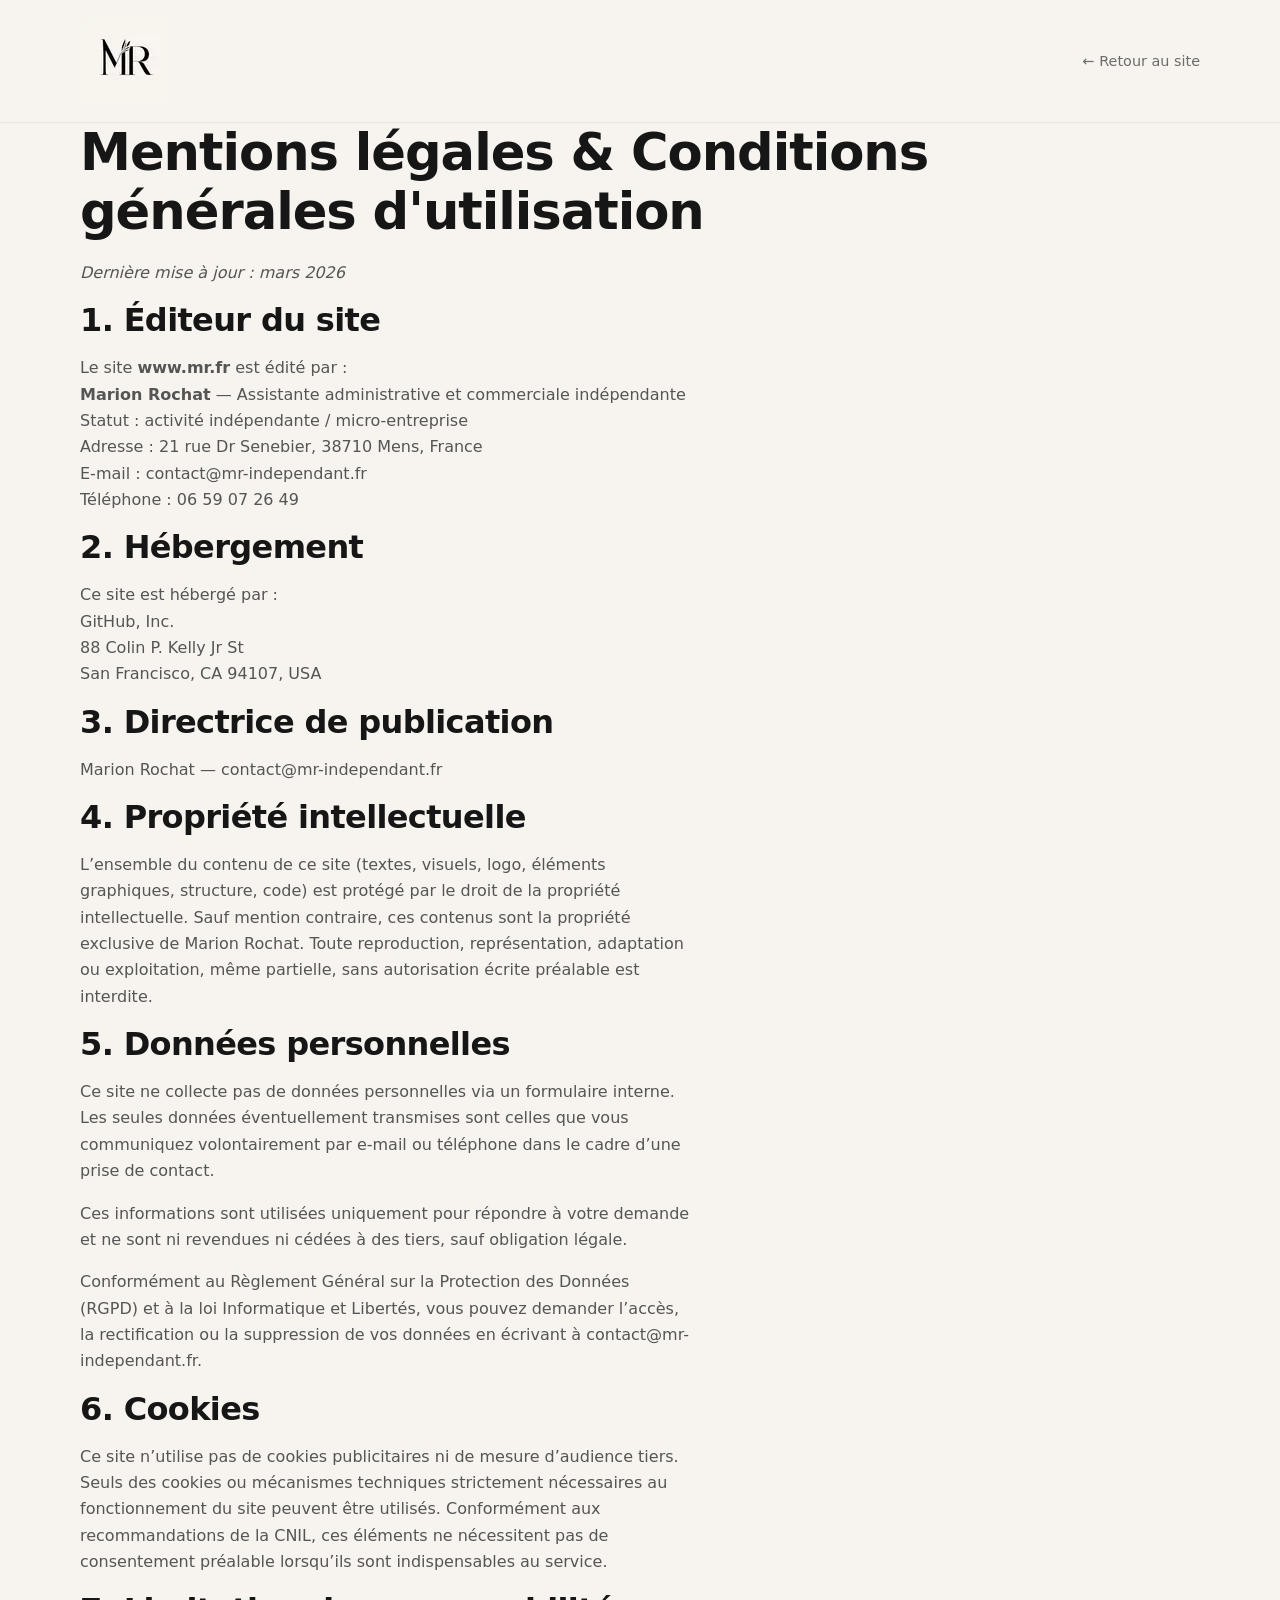
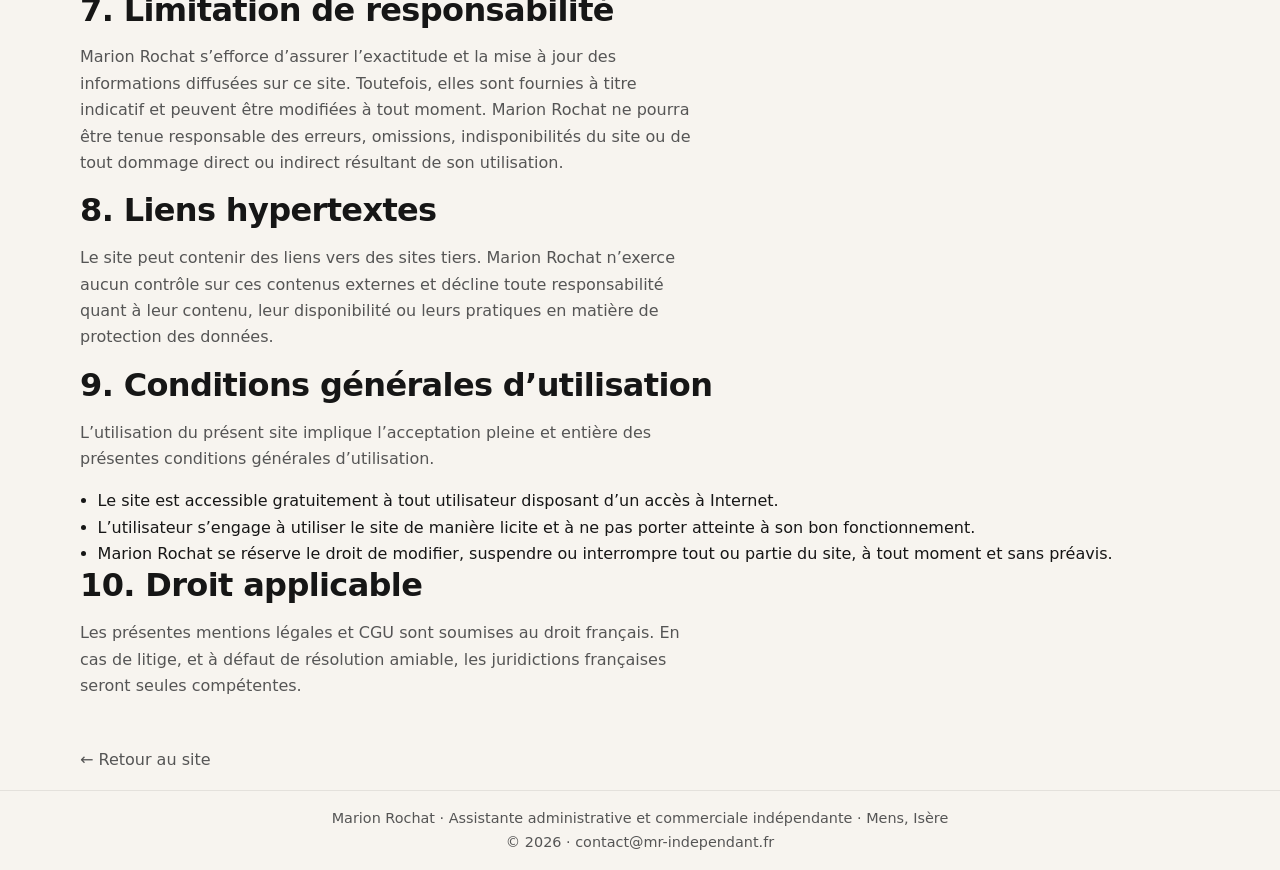
==== cgu.html @ a08ca360 "add cgu et mentions legales" ====
<!DOCTYPE html>
<html lang="fr-FR">
<head>
  <meta charset="UTF-8">
  <meta name="viewport" content="width=device-width, initial-scale=1">
  <title>Mentions légales &amp; CGU — Marion Rochat</title>
  <meta name="description" content="Mentions légales et conditions générales d'utilisation du site de Marion Rochat, assistante administrative et commerciale indépendante à Mens (Isère).">
  <meta name="robots" content="index, follow">
  <link rel="canonical" href="https://www.mr.fr/cgu.html">
  <meta name="theme-color" content="#ffffff">
  <link rel="apple-touch-icon" sizes="180x180" href="img/apple-touch-icon.png">
  <link rel="icon" type="image/png" sizes="32x32" href="img/favicon-32x32.png">
  <link rel="icon" type="image/png" sizes="16x16" href="img/favicon-16x16.png">
  <link rel="stylesheet" href="style.css">
</head>
<body>
  <a class="skip-link" href="#contenu">Aller au contenu principal</a>

  <header class="site-header" role="banner">
    <div class="container header-inner">
      <a class="brand" href="/" aria-label="Marion Rochat — Accueil">
        <img src="img/logo-bg.webp" alt="Logo Assistante administrative indépendante Marion Rochat – accompagnement administratif et commercial" width="90" height="90" class="brand-logo">
      </a>
      <nav aria-label="Navigation principale">
        <a href="/" style="font-size:.9rem;font-weight:500;color:#6b6b6b;">← Retour au site</a>
      </nav>
    </div>
  </header>

  <main id="contenu">
    <div class="container page-cgu">
      <article class="legal-card">
        <h1>Mentions légales &amp; Conditions générales d'utilisation</h1>
        <p><em>Dernière mise à jour : mars 2026</em></p>

        <h2>1. Éditeur du site</h2>
        <p>
          Le site <strong>www.mr.fr</strong> est édité par :<br>
          <strong>Marion Rochat</strong> — Assistante administrative et commerciale indépendante<br>
          Statut : activité indépendante / micro-entreprise<br>
          Adresse : 21 rue Dr Senebier, 38710 Mens, France<br>
          E-mail : <a href="mailto:contact@mr-independant.fr">contact@mr-independant.fr</a><br>
          Téléphone : <a href="tel:+33659072649">06 59 07 26 49</a>
        </p>

        <h2>2. Hébergement</h2>
        <p>
          Ce site est hébergé par :<br>
          GitHub, Inc.<br>
          88 Colin P. Kelly Jr St<br>
          San Francisco, CA 94107, USA
        </p>

        <h2>3. Directrice de publication</h2>
        <p>
          Marion Rochat — <a href="mailto:contact@mr-independant.fr">contact@mr-independant.fr</a>
        </p>

        <h2>4. Propriété intellectuelle</h2>
        <p>
          L’ensemble du contenu de ce site (textes, visuels, logo, éléments graphiques, structure, code) est protégé par le droit de la propriété intellectuelle. Sauf mention contraire, ces contenus sont la propriété exclusive de Marion Rochat. Toute reproduction, représentation, adaptation ou exploitation, même partielle, sans autorisation écrite préalable est interdite.
        </p>

        <h2>5. Données personnelles</h2>
        <p>
          Ce site ne collecte pas de données personnelles via un formulaire interne. Les seules données éventuellement transmises sont celles que vous communiquez volontairement par e-mail ou téléphone dans le cadre d’une prise de contact.
        </p>
        <p>
          Ces informations sont utilisées uniquement pour répondre à votre demande et ne sont ni revendues ni cédées à des tiers, sauf obligation légale.
        </p>
        <p>
          Conformément au Règlement Général sur la Protection des Données (RGPD) et à la loi Informatique et Libertés, vous pouvez demander l’accès, la rectification ou la suppression de vos données en écrivant à <a href="mailto:contact@mr-independant.fr">contact@mr-independant.fr</a>.
        </p>

        <h2>6. Cookies</h2>
        <p>
          Ce site n’utilise pas de cookies publicitaires ni de mesure d’audience tiers. Seuls des cookies ou mécanismes techniques strictement nécessaires au fonctionnement du site peuvent être utilisés. Conformément aux recommandations de la CNIL, ces éléments ne nécessitent pas de consentement préalable lorsqu’ils sont indispensables au service.
        </p>

        <h2>7. Limitation de responsabilité</h2>
        <p>
          Marion Rochat s’efforce d’assurer l’exactitude et la mise à jour des informations diffusées sur ce site. Toutefois, elles sont fournies à titre indicatif et peuvent être modifiées à tout moment. Marion Rochat ne pourra être tenue responsable des erreurs, omissions, indisponibilités du site ou de tout dommage direct ou indirect résultant de son utilisation.
        </p>

        <h2>8. Liens hypertextes</h2>
        <p>
          Le site peut contenir des liens vers des sites tiers. Marion Rochat n’exerce aucun contrôle sur ces contenus externes et décline toute responsabilité quant à leur contenu, leur disponibilité ou leurs pratiques en matière de protection des données.
        </p>

        <h2>9. Conditions générales d’utilisation</h2>
        <p>
          L’utilisation du présent site implique l’acceptation pleine et entière des présentes conditions générales d’utilisation.
        </p>
        <ul>
          <li>Le site est accessible gratuitement à tout utilisateur disposant d’un accès à Internet.</li>
          <li>L’utilisateur s’engage à utiliser le site de manière licite et à ne pas porter atteinte à son bon fonctionnement.</li>
          <li>Marion Rochat se réserve le droit de modifier, suspendre ou interrompre tout ou partie du site, à tout moment et sans préavis.</li>
        </ul>

        <h2>10. Droit applicable</h2>
        <p>
          Les présentes mentions légales et CGU sont soumises au droit français. En cas de litige, et à défaut de résolution amiable, les juridictions françaises seront seules compétentes.
        </p>

        <p style="margin-top:3rem;">
          <a href="/" class="btn btn-ghost" style="display:inline-flex;">← Retour au site</a>
        </p>
      </article>
    </div>
  </main>

  <footer class="site-footer" role="contentinfo">
    <div class="container footer-inner">
      <p>Marion Rochat · Assistante administrative et commerciale indépendante · Mens, Isère</p>
      <p>© <span id="year"></span> · <a href="mailto:contact@mr-independant.fr">contact@mr-independant.fr</a></p>
    </div>
  </footer>

  <script>
    document.getElementById('year').textContent = new Date().getFullYear();
  </script>
</body>
</html>
---- style.css ----
:root{--color-bg:#f7f4ef;--color-surface:#fff;--color-surface-soft:#f2ede6;--color-text:#161616;--color-text-muted:#555;--color-border:#ddd4ca;--font-body:system-ui,-apple-system,BlinkMacSystemFont,"Segoe UI",sans-serif;--font-size-base:16px;--line-height-base:1.65;--container:1120px;--header-height:80px;--radius:18px;--transition-fast:160ms ease}*,*::before,*::after{box-sizing:border-box}html{scroll-behavior:smooth}body{margin:0;font-family:var(--font-body);font-size:var(--font-size-base);line-height:var(--line-height-base);color:var(--color-text);background:var(--color-bg)}img{max-width:100%;display:block}a{color:inherit;text-decoration:none}a:hover{opacity:.82}a:focus-visible,button:focus-visible{outline:2px solid var(--color-text);outline-offset:3px}ul{margin:0;padding-left:1.1rem}.skip-link{position:absolute;left:-9999px;top:0}.skip-link:focus{left:1rem;top:1rem;z-index:1000;background:var(--color-surface);padding:.75rem 1rem;border-radius:12px}.container{width:min(100% - 2rem,var(--container));margin-inline:auto}.site-header{position:sticky;top:0;z-index:20;background:rgba(247,244,239,0.92);backdrop-filter:blur(10px);border-bottom:1px solid rgba(22,22,22,0.06)}.header-inner{display:flex;justify-content:space-between;align-items:center;padding:1rem 0}.brand-logo{width:90px;height:auto}.site-nav{display:flex;gap:1.5rem}.site-nav a{font-size:.95rem;color:var(--color-text-muted)}.site-nav a:hover{color:var(--color-text);opacity:1}.hero{min-height:calc(100svh - var(--header-height));display:flex;align-items:center;padding:4rem 0}.hero-grid{display:grid;grid-template-columns:1.4fr 1fr;gap:2rem;align-items:center}.hero-card img{border-radius:var(--radius);padding:0;margin:0;width:100%;height:auto}h1,h2,h3{margin:0;line-height:1.15;letter-spacing:-.02em}h1{font-size:clamp(2.4rem,4vw,4rem);margin-bottom:1.2rem}h2{font-size:clamp(1.8rem,2.5vw,2.4rem);margin-bottom:1rem}h3{font-size:1.1rem;margin-bottom:.6rem}.eyebrow{font-size:.75rem;letter-spacing:.12em;text-transform:uppercase;color:var(--color-text-muted);margin:0 0 .8rem}p{color:var(--color-text-muted);max-width:60ch}.hero-copy p{max-width:62ch}.hero-actions{display:flex;flex-wrap:wrap;gap:.9rem;margin-top:1.6rem}.button{display:inline-flex;align-items:center;justify-content:center;padding:.7rem 1.2rem;border-radius:999px;border:1px solid var(--color-border);transition:background-color var(--transition-fast),color var(--transition-fast),border-color var(--transition-fast),transform var(--transition-fast)}.button:hover{opacity:1;transform:translateY(-1px)}.button-primary{background:var(--color-text);color:#fff}.button-secondary{background:transparent;color:var(--color-text)}.section{padding:10rem 0}.section:last-of-type{padding-bottom:2.5rem}.section-background{background-color:var(--color-surface)}.section-alt{border-top:1px solid rgba(22,22,22,0.06);border-bottom:1px solid rgba(22,22,22,0.06)}.section-heading{margin-bottom:2rem}.services-heading,.references-heading{max-width:820px}.services-grid{display:grid;grid-template-columns:repeat(2,minmax(0,1fr));gap:2.5rem 4rem;margin-top:3rem}.service-block{padding-top:1.1rem;border-top:1px solid var(--color-border)}.service-block ul{margin-top:.7rem}.service-block li{margin-bottom:.45rem;color:var(--color-text-muted)}.pricing-copy{display:flex;flex-direction:column;gap:1.25rem;padding-top:.5rem;border-left:2px solid var(--color-border);padding-left:1rem}.pricing-copy p{margin:0}.section-references{border-top:1px solid rgba(22,22,22,0.06)}.references-heading{max-width:720px}.references-carousel{margin-top:3rem}.references-carousel-head{display:flex;justify-content:flex-end;gap:.75rem;margin-bottom:1.25rem}.carousel-button{display:inline-flex;align-items:center;justify-content:center;width:2.75rem;height:2.75rem;border:1px solid var(--color-border);border-radius:999px;background:transparent;color:var(--color-text);font:inherit;cursor:pointer;transition:background-color var(--transition-fast),border-color var(--transition-fast),transform var(--transition-fast)}.carousel-button:hover{background:var(--color-surface);transform:translateY(-1px)}.references-track{display:grid;grid-auto-flow:column;grid-auto-columns:minmax(320px,1fr);gap:1.5rem;overflow-x:auto;overscroll-behavior-x:contain;scroll-snap-type:x mandatory;scrollbar-width:thin;padding-bottom:.25rem}.references-track::-webkit-scrollbar{height:8px}.references-track::-webkit-scrollbar-thumb{background:var(--color-border);border-radius:999px}.reference-card{scroll-snap-align:start;min-height:100%;padding:1.5rem 1.5rem 1.4rem;border:1px solid var(--color-border);border-radius:var(--radius);background:var(--color-surface)}.reference-card-top{display:flex;align-items:center;gap:1rem;margin-bottom:1.2rem}.reference-logo{flex:0 0 72px;width:72px;height:72px;object-fit:contain;border-radius:10px;background:#fff}.reference-card h3{margin-bottom:.2rem}.reference-meta{margin:0;font-size:.95rem;color:var(--color-text-muted)}.reference-quote{margin:0;padding:0;border:0;color:var(--color-text-muted);max-width:none}#contact{min-height:calc(100svh - 100px);display:flex;align-items:center}.contact-simple{margin-top:1.2rem;padding-top:1.2rem}.contact-simple p{margin:.45rem 0}.contact-simple a{text-decoration:underline;text-underline-offset:3px}.contact-simple a:hover{opacity:.7}.contact-cta{margin-top:1.2rem;padding-top:1.2rem}.site-footer{padding:1rem 0;border-top:1px solid rgba(0,0,0,0.08);text-align:center;font-size:.9rem;color:var(--color-text-muted)}.footer-inner{display:flex;flex-direction:column;align-items:center}.footer-inner p{margin:0;max-width:100%}.footer-credit{display:flex;justify-content:center;align-items:center;margin-top:.4rem;font-size:.85rem;color:var(--color-text-muted)}.footer-credit a{text-decoration:underline;text-underline-offset:3px;padding-left:3px}.footer-ecoindex{vertical-align:middle;height:20px;margin-left:5px}@media(max-width:900px){.container{width:min(100% - 2.5rem,var(--container));margin-inline:auto}.header-inner{display:flex;flex-direction:row;align-items:center;justify-content:space-between}.site-nav{display:flex;gap:1rem;flex-wrap:nowrap}.brand-logo{height:40px;width:auto}.hero-grid,.services-grid{grid-template-columns:1fr}.hero{padding-top:6rem}.hero-card{max-width:380px}.references-carousel-head{display:none}.references-track{grid-auto-columns:88%}.reference-card{padding:1.25rem}.reference-card-top{align-items:flex-start}}@media(max-width:640px){.site-nav{gap:.9rem;flex-wrap:wrap}.section{padding:6rem 0}.hero-actions{flex-direction:column;align-items:stretch}.button{width:100%}}@media(prefers-reduced-motion:reduce){html{scroll-behavior:auto}*,*::before,*::after{transition-duration:.01ms !important;animation-duration:.01ms !important;animation-iteration-count:1 !important}}
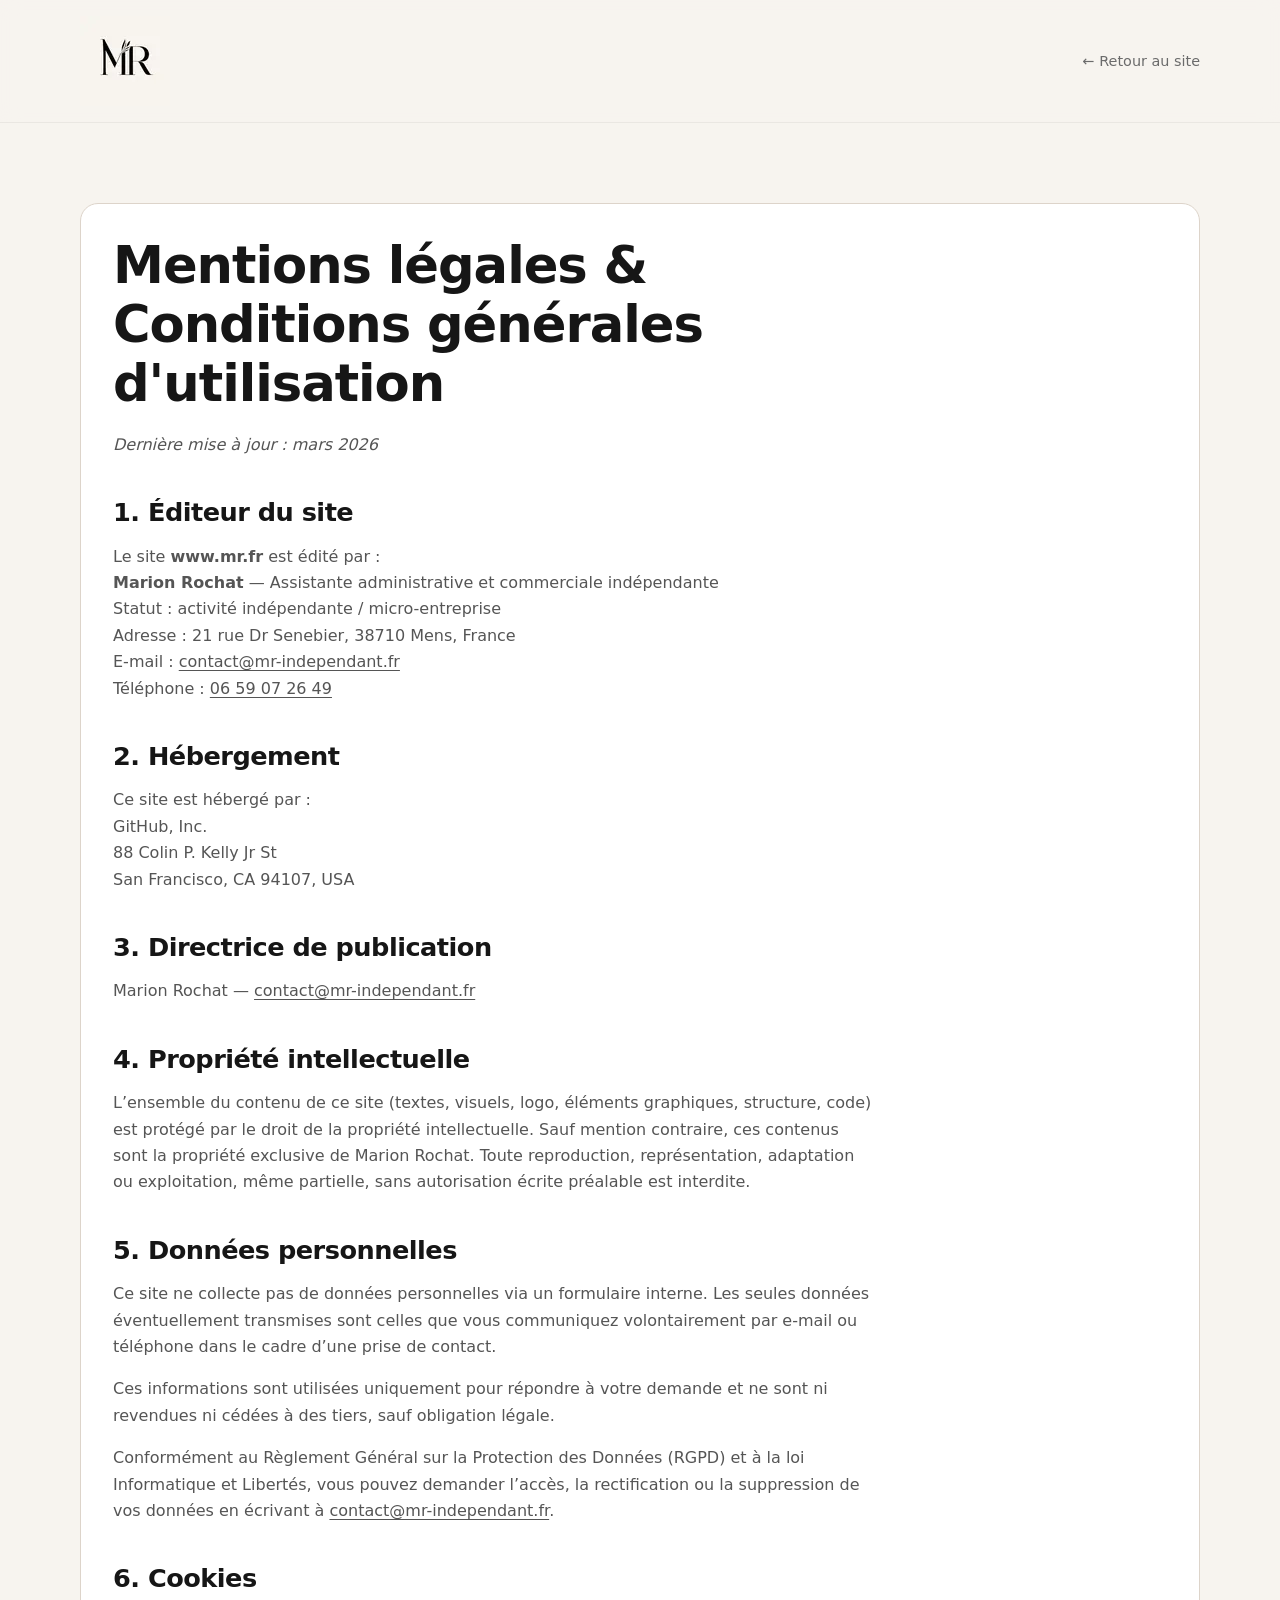
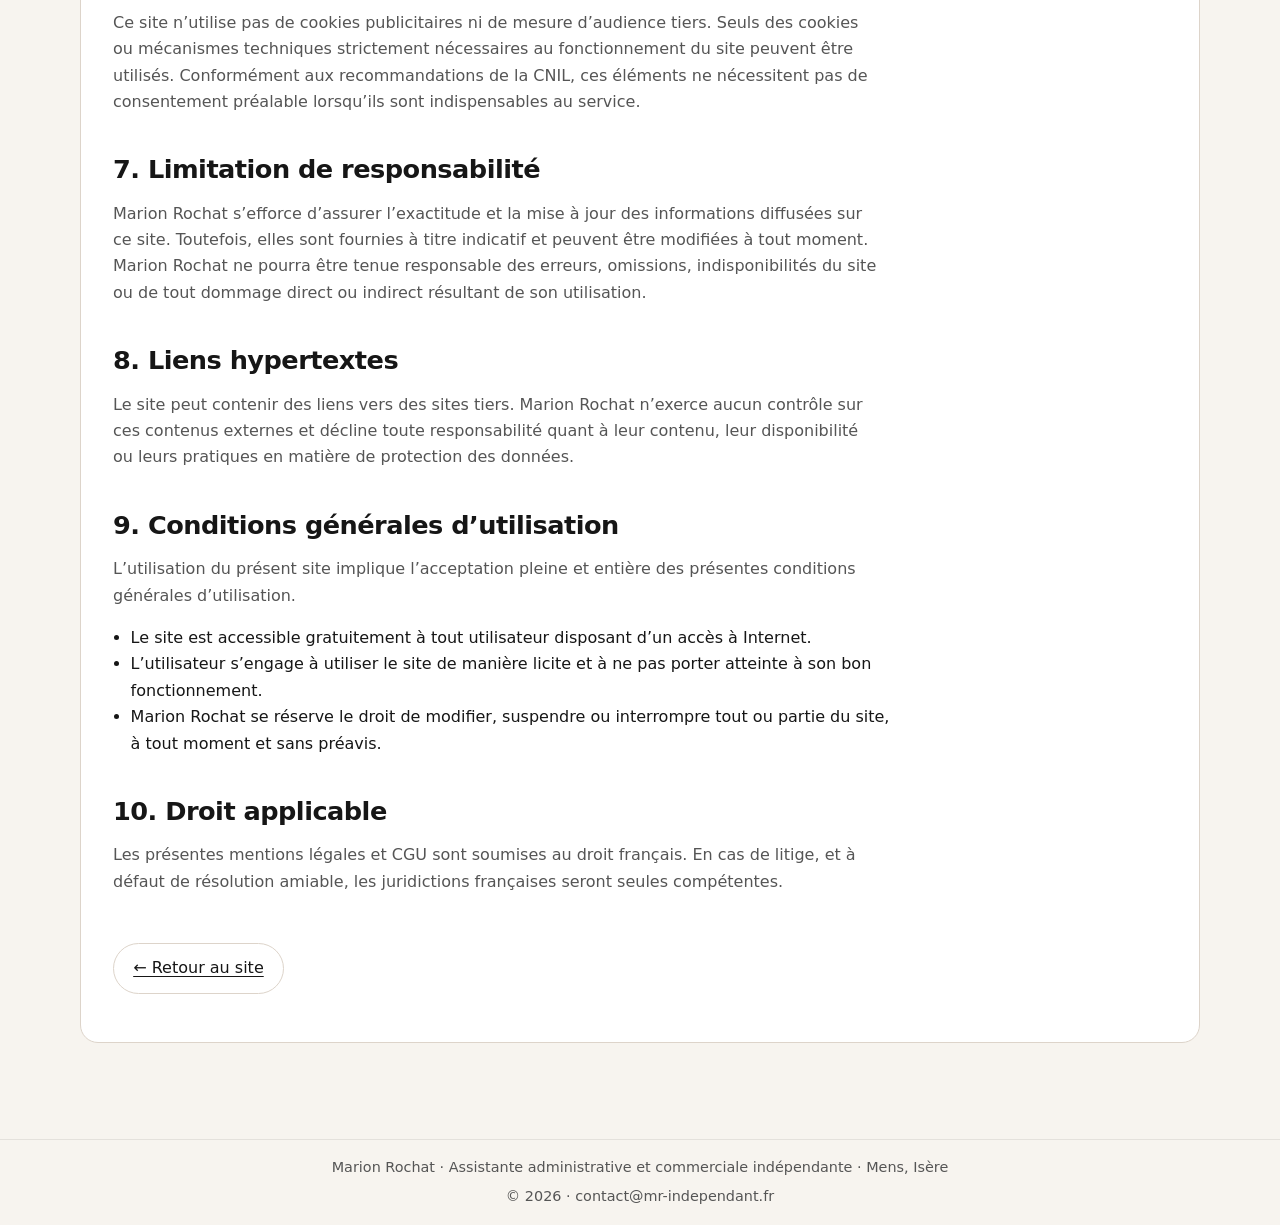
==== commit fd0184d3: "Add files via upload" ====
--- a/cgu.html
+++ b/cgu.html
@@ -1,123 +1,3 @@
-<!DOCTYPE html>
-<html lang="fr-FR">
-<head>
-  <meta charset="UTF-8">
-  <meta name="viewport" content="width=device-width, initial-scale=1">
-  <title>Mentions légales &amp; CGU — Marion Rochat</title>
-  <meta name="description" content="Mentions légales et conditions générales d'utilisation du site de Marion Rochat, assistante administrative et commerciale indépendante à Mens (Isère).">
-  <meta name="robots" content="index, follow">
-  <link rel="canonical" href="https://www.mr.fr/cgu.html">
-  <meta name="theme-color" content="#ffffff">
-  <link rel="apple-touch-icon" sizes="180x180" href="img/apple-touch-icon.png">
-  <link rel="icon" type="image/png" sizes="32x32" href="img/favicon-32x32.png">
-  <link rel="icon" type="image/png" sizes="16x16" href="img/favicon-16x16.png">
-  <link rel="stylesheet" href="style.css">
-</head>
-<body>
-  <a class="skip-link" href="#contenu">Aller au contenu principal</a>
-
-  <header class="site-header" role="banner">
-    <div class="container header-inner">
-      <a class="brand" href="/" aria-label="Marion Rochat — Accueil">
-        <img src="img/logo-bg.webp" alt="Logo Assistante administrative indépendante Marion Rochat – accompagnement administratif et commercial" width="90" height="90" class="brand-logo">
-      </a>
-      <nav aria-label="Navigation principale">
-        <a href="/" style="font-size:.9rem;font-weight:500;color:#6b6b6b;">← Retour au site</a>
-      </nav>
-    </div>
-  </header>
-
-  <main id="contenu">
-    <div class="container page-cgu">
-      <article class="legal-card">
-        <h1>Mentions légales &amp; Conditions générales d'utilisation</h1>
-        <p><em>Dernière mise à jour : mars 2026</em></p>
-
-        <h2>1. Éditeur du site</h2>
-        <p>
-          Le site <strong>www.mr.fr</strong> est édité par :<br>
-          <strong>Marion Rochat</strong> — Assistante administrative et commerciale indépendante<br>
-          Statut : activité indépendante / micro-entreprise<br>
-          Adresse : 21 rue Dr Senebier, 38710 Mens, France<br>
-          E-mail : <a href="mailto:contact@mr-independant.fr">contact@mr-independant.fr</a><br>
-          Téléphone : <a href="tel:+33659072649">06 59 07 26 49</a>
-        </p>
-
-        <h2>2. Hébergement</h2>
-        <p>
-          Ce site est hébergé par :<br>
-          GitHub, Inc.<br>
-          88 Colin P. Kelly Jr St<br>
-          San Francisco, CA 94107, USA
-        </p>
-
-        <h2>3. Directrice de publication</h2>
-        <p>
-          Marion Rochat — <a href="mailto:contact@mr-independant.fr">contact@mr-independant.fr</a>
-        </p>
-
-        <h2>4. Propriété intellectuelle</h2>
-        <p>
-          L’ensemble du contenu de ce site (textes, visuels, logo, éléments graphiques, structure, code) est protégé par le droit de la propriété intellectuelle. Sauf mention contraire, ces contenus sont la propriété exclusive de Marion Rochat. Toute reproduction, représentation, adaptation ou exploitation, même partielle, sans autorisation écrite préalable est interdite.
-        </p>
-
-        <h2>5. Données personnelles</h2>
-        <p>
-          Ce site ne collecte pas de données personnelles via un formulaire interne. Les seules données éventuellement transmises sont celles que vous communiquez volontairement par e-mail ou téléphone dans le cadre d’une prise de contact.
-        </p>
-        <p>
-          Ces informations sont utilisées uniquement pour répondre à votre demande et ne sont ni revendues ni cédées à des tiers, sauf obligation légale.
-        </p>
-        <p>
-          Conformément au Règlement Général sur la Protection des Données (RGPD) et à la loi Informatique et Libertés, vous pouvez demander l’accès, la rectification ou la suppression de vos données en écrivant à <a href="mailto:contact@mr-independant.fr">contact@mr-independant.fr</a>.
-        </p>
-
-        <h2>6. Cookies</h2>
-        <p>
-          Ce site n’utilise pas de cookies publicitaires ni de mesure d’audience tiers. Seuls des cookies ou mécanismes techniques strictement nécessaires au fonctionnement du site peuvent être utilisés. Conformément aux recommandations de la CNIL, ces éléments ne nécessitent pas de consentement préalable lorsqu’ils sont indispensables au service.
-        </p>
-
-        <h2>7. Limitation de responsabilité</h2>
-        <p>
-          Marion Rochat s’efforce d’assurer l’exactitude et la mise à jour des informations diffusées sur ce site. Toutefois, elles sont fournies à titre indicatif et peuvent être modifiées à tout moment. Marion Rochat ne pourra être tenue responsable des erreurs, omissions, indisponibilités du site ou de tout dommage direct ou indirect résultant de son utilisation.
-        </p>
-
-        <h2>8. Liens hypertextes</h2>
-        <p>
-          Le site peut contenir des liens vers des sites tiers. Marion Rochat n’exerce aucun contrôle sur ces contenus externes et décline toute responsabilité quant à leur contenu, leur disponibilité ou leurs pratiques en matière de protection des données.
-        </p>
-
-        <h2>9. Conditions générales d’utilisation</h2>
-        <p>
-          L’utilisation du présent site implique l’acceptation pleine et entière des présentes conditions générales d’utilisation.
-        </p>
-        <ul>
-          <li>Le site est accessible gratuitement à tout utilisateur disposant d’un accès à Internet.</li>
-          <li>L’utilisateur s’engage à utiliser le site de manière licite et à ne pas porter atteinte à son bon fonctionnement.</li>
-          <li>Marion Rochat se réserve le droit de modifier, suspendre ou interrompre tout ou partie du site, à tout moment et sans préavis.</li>
-        </ul>
-
-        <h2>10. Droit applicable</h2>
-        <p>
-          Les présentes mentions légales et CGU sont soumises au droit français. En cas de litige, et à défaut de résolution amiable, les juridictions françaises seront seules compétentes.
-        </p>
-
-        <p style="margin-top:3rem;">
-          <a href="/" class="btn btn-ghost" style="display:inline-flex;">← Retour au site</a>
-        </p>
-      </article>
-    </div>
-  </main>
-
-  <footer class="site-footer" role="contentinfo">
-    <div class="container footer-inner">
-      <p>Marion Rochat · Assistante administrative et commerciale indépendante · Mens, Isère</p>
-      <p>© <span id="year"></span> · <a href="mailto:contact@mr-independant.fr">contact@mr-independant.fr</a></p>
-    </div>
-  </footer>
-
-  <script>
+<!DOCTYPE html><html lang=fr-FR><head><meta charset=UTF-8><meta name=viewport content="width=device-width, initial-scale=1"><title>Mentions légales &amp; CGU — Marion Rochat</title><meta name=description content="Mentions légales et conditions générales d'utilisation du site de Marion Rochat, assistante administrative et commerciale indépendante à Mens (Isère)."><meta name=robots content="index, follow"><link rel=canonical href=https://www.mr.fr/cgu.html><meta name=theme-color content=#ffffff><link rel=apple-touch-icon sizes=180x180 href=img/apple-touch-icon.png><link rel=icon type=image/png sizes=32x32 href=img/favicon-32x32.png><link rel=icon type=image/png sizes=16x16 href=img/favicon-16x16.png><link rel=stylesheet href=style.css></head><body><a class=skip-link href=#contenu>Aller au contenu principal</a><header class=site-header role=banner><div class="container header-inner"><a class=brand href=/ aria-label="Marion Rochat — Accueil"><img src=img/logo-bg.webp alt="Logo Assistante administrative indépendante Marion Rochat – accompagnement administratif et commercial" width=90 height=90 class=brand-logo></a><nav aria-label="Navigation principale"><a href=/ style=font-size:.9rem;font-weight:500;color:#6b6b6b;>← Retour au site</a></nav></div></header><main id=contenu><div class="container page-cgu"><article class=legal-card><h1>Mentions légales &amp; Conditions générales d'utilisation</h1><p><em>Dernière mise à jour : mars 2026</em></p><h2>1. Éditeur du site</h2><p> Le site <strong>www.mr.fr</strong> est édité par :<br><strong>Marion Rochat</strong> — Assistante administrative et commerciale indépendante<br> Statut : activité indépendante / micro-entreprise<br> Adresse : 21 rue Dr Senebier, 38710 Mens, France<br> E-mail : <a href=mailto:contact@mr-independant.fr>contact@mr-independant.fr</a><br> Téléphone : <a href=tel:+33659072649>06 59 07 26 49</a></p><h2>2. Hébergement</h2><p> Ce site est hébergé par :<br> GitHub, Inc.<br> 88 Colin P. Kelly Jr St<br> San Francisco, CA 94107, USA </p><h2>3. Directrice de publication</h2><p> Marion Rochat — <a href=mailto:contact@mr-independant.fr>contact@mr-independant.fr</a></p><h2>4. Propriété intellectuelle</h2><p> L’ensemble du contenu de ce site (textes, visuels, logo, éléments graphiques, structure, code) est protégé par le droit de la propriété intellectuelle. Sauf mention contraire, ces contenus sont la propriété exclusive de Marion Rochat. Toute reproduction, représentation, adaptation ou exploitation, même partielle, sans autorisation écrite préalable est interdite. </p><h2>5. Données personnelles</h2><p> Ce site ne collecte pas de données personnelles via un formulaire interne. Les seules données éventuellement transmises sont celles que vous communiquez volontairement par e-mail ou téléphone dans le cadre d’une prise de contact. </p><p> Ces informations sont utilisées uniquement pour répondre à votre demande et ne sont ni revendues ni cédées à des tiers, sauf obligation légale. </p><p> Conformément au Règlement Général sur la Protection des Données (RGPD) et à la loi Informatique et Libertés, vous pouvez demander l’accès, la rectification ou la suppression de vos données en écrivant à <a href=mailto:contact@mr-independant.fr>contact@mr-independant.fr</a>. </p><h2>6. Cookies</h2><p> Ce site n’utilise pas de cookies publicitaires ni de mesure d’audience tiers. Seuls des cookies ou mécanismes techniques strictement nécessaires au fonctionnement du site peuvent être utilisés. Conformément aux recommandations de la CNIL, ces éléments ne nécessitent pas de consentement préalable lorsqu’ils sont indispensables au service. </p><h2>7. Limitation de responsabilité</h2><p> Marion Rochat s’efforce d’assurer l’exactitude et la mise à jour des informations diffusées sur ce site. Toutefois, elles sont fournies à titre indicatif et peuvent être modifiées à tout moment. Marion Rochat ne pourra être tenue responsable des erreurs, omissions, indisponibilités du site ou de tout dommage direct ou indirect résultant de son utilisation. </p><h2>8. Liens hypertextes</h2><p> Le site peut contenir des liens vers des sites tiers. Marion Rochat n’exerce aucun contrôle sur ces contenus externes et décline toute responsabilité quant à leur contenu, leur disponibilité ou leurs pratiques en matière de protection des données. </p><h2>9. Conditions générales d’utilisation</h2><p> L’utilisation du présent site implique l’acceptation pleine et entière des présentes conditions générales d’utilisation. </p><ul><li>Le site est accessible gratuitement à tout utilisateur disposant d’un accès à Internet.</li><li>L’utilisateur s’engage à utiliser le site de manière licite et à ne pas porter atteinte à son bon fonctionnement.</li><li>Marion Rochat se réserve le droit de modifier, suspendre ou interrompre tout ou partie du site, à tout moment et sans préavis.</li></ul><h2>10. Droit applicable</h2><p> Les présentes mentions légales et CGU sont soumises au droit français. En cas de litige, et à défaut de résolution amiable, les juridictions françaises seront seules compétentes. </p><p style=margin-top:3rem;><a href=/ class="btn btn-ghost" style=display:inline-flex;>← Retour au site</a></p></article></div></main><footer class=site-footer role=contentinfo><div class="container footer-inner"><p>Marion Rochat · Assistante administrative et commerciale indépendante · Mens, Isère</p><p>© <span id=year></span> · <a href=mailto:contact@mr-independant.fr>contact@mr-independant.fr</a></p></div></footer><script>
     document.getElementById('year').textContent = new Date().getFullYear();
-  </script>
-</body>
-</html>
+  </script></body></html>
